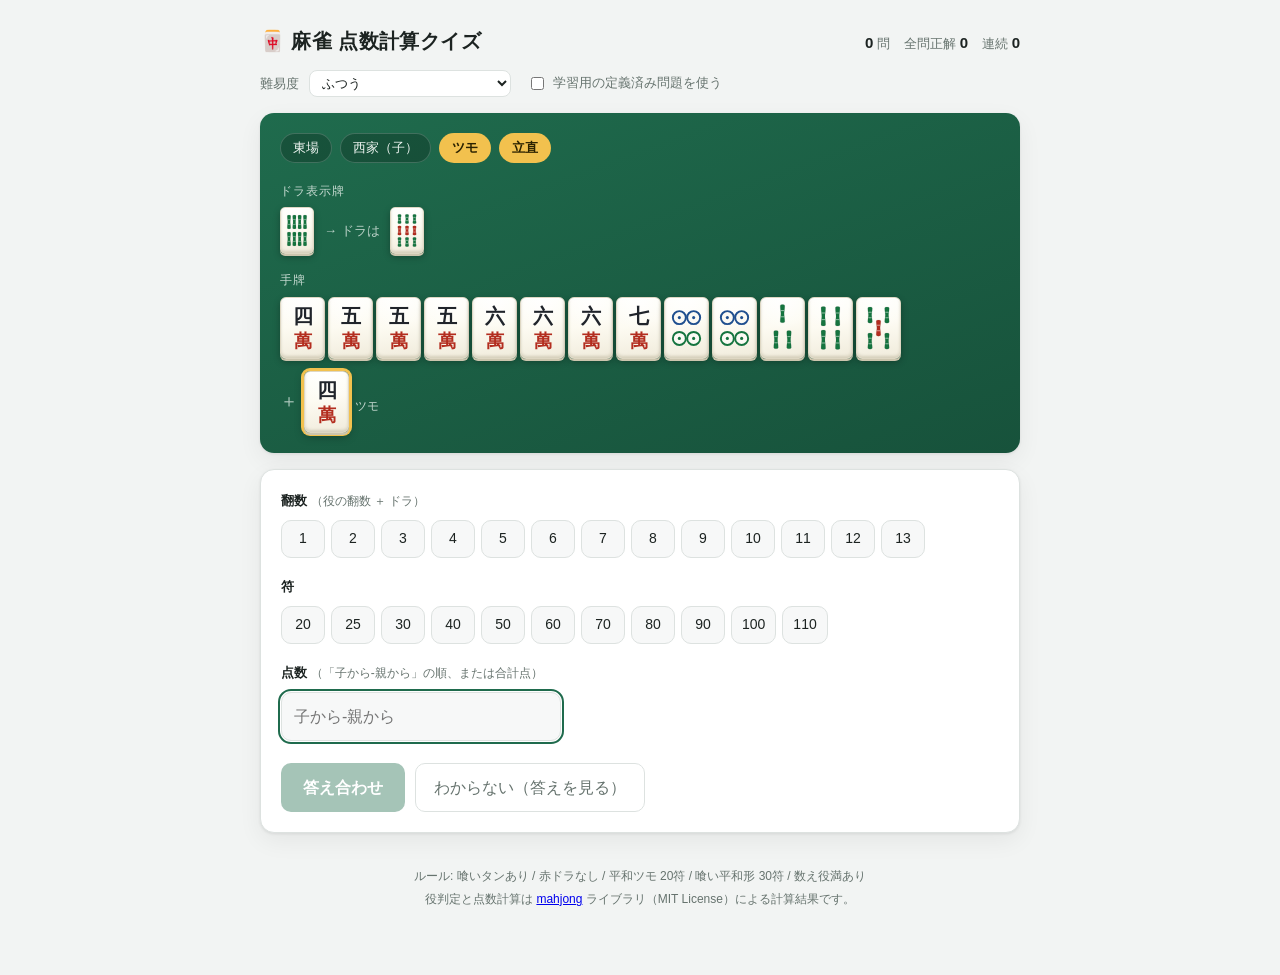
==== docs/index.html @ ef581947 "麻雀の点数計算クイズを追加 役判定・点数計算は mahjong ライブラリに任せ、出題と日本語での解説を担う 学習用クイズアプリ。ターミナル版とブラウザ版、および GitHub Pages 公開用の " ====
<!DOCTYPE html>
<html lang="ja">
<head>
<meta charset="utf-8">
<meta name="viewport" content="width=device-width, initial-scale=1">
<title>麻雀 点数計算クイズ</title>
<link rel="stylesheet" href="style.css">
</head>
<body>

<header class="topbar">
  <h1>🀄 麻雀 点数計算クイズ</h1>
  <div class="stats" id="stats">
    <span><b id="stat-total">0</b> 問</span>
    <span>全問正解 <b id="stat-perfect">0</b></span>
    <span>連続 <b id="stat-streak">0</b></span>
  </div>
</header>

<div class="settings">
  <label>難易度
    <select id="difficulty">
      <option value="easy">やさしい（門前・4翻まで）</option>
      <option value="normal" selected>ふつう</option>
      <option value="hard">むずかしい（役満あり）</option>
    </select>
  </label>
  <label class="check">
    <input type="checkbox" id="preset"> 学習用の定義済み問題を使う
  </label>
</div>

<main>
  <section class="card board" id="board">
    <div class="loading">読み込み中…</div>
  </section>

  <section class="card answer" id="answer" hidden>
    <div class="field">
      <div class="field-label">翻数 <span class="hint">（役の翻数 ＋ ドラ）</span></div>
      <div class="chips" id="han-chips"></div>
    </div>

    <div class="field" id="fu-field">
      <div class="field-label">符</div>
      <div class="chips" id="fu-chips"></div>
    </div>

    <div class="field">
      <div class="field-label">点数 <span class="hint" id="points-hint"></span></div>
      <input type="text" id="points" inputmode="numeric" autocomplete="off"
             placeholder="例: 3900">
    </div>

    <div class="actions">
      <button id="submit" class="primary" disabled>答え合わせ</button>
      <button id="giveup" class="ghost">わからない（答えを見る）</button>
    </div>
  </section>

  <section class="card result" id="result" hidden></section>

  <div class="next-wrap" id="next-wrap" hidden>
    <button id="next" class="primary big">次の問題 →</button>
  </div>
</main>

<footer>
  ルール: 喰いタンあり / 赤ドラなし / 平和ツモ 20符 / 喰い平和形 30符 / 数え役満あり<br>
  役判定と点数計算は
  <a href="https://github.com/MahjongRepository/mahjong" target="_blank" rel="noopener noreferrer">mahjong</a>
  ライブラリ（MIT License）による計算結果です。
</footer>

<!-- 出題・採点の取得方法。静的サイト版では build_static.py が
     この行を api-static.js に差し替える。 -->
<script src="api-static.js"></script>
<script src="quiz-core.js"></script>
<script src="tileface.js"></script>
<script src="app.js"></script>
</body>
</html>
---- docs/style.css ----
/* 麻雀 点数計算クイズ — 画面スタイル
   配色はライト/ダーク両対応。牌は実物と同じく常に白い面にする。 */

:root {
  --bg: #f2f4f3;
  --surface: #ffffff;
  --surface-2: #f7f8f8;
  --text: #1c2321;
  --text-dim: #66736e;
  --border: #dde2e0;
  --felt: #1f6b4d;
  --felt-dark: #17523b;
  --accent: #1f6b4d;
  --ok: #17803d;
  --ok-bg: #e6f5ec;
  --ng: #c0392b;
  --ng-bg: #fdecea;
  --shadow: 0 1px 3px rgba(0, 0, 0, .08), 0 8px 24px rgba(0, 0, 0, .06);
}

@media (prefers-color-scheme: dark) {
  :root {
    --bg: #14181a;
    --surface: #1c2124;
    --surface-2: #23282b;
    --text: #e8ecea;
    --text-dim: #96a3a0;
    --border: #2f363a;
    --felt: #2b8763;
    --felt-dark: #1d6349;
    --accent: #4fb98a;
    --ok: #5fd39a;
    --ok-bg: #17301f;
    --ng: #ff8a7a;
    --ng-bg: #34191b;
    --shadow: 0 1px 3px rgba(0, 0, 0, .4), 0 8px 24px rgba(0, 0, 0, .3);
  }
}

* { box-sizing: border-box; }

body {
  margin: 0;
  padding: 0 16px 64px;
  background: var(--bg);
  color: var(--text);
  font-family: -apple-system, BlinkMacSystemFont, "Hiragino Sans", "Noto Sans JP", sans-serif;
  line-height: 1.7;
  -webkit-text-size-adjust: 100%;
}

main { max-width: 760px; margin: 0 auto; }

/* --- ヘッダー ------------------------------------------------------------ */

.topbar {
  max-width: 760px;
  margin: 0 auto;
  padding: 24px 0 12px;
  display: flex;
  flex-wrap: wrap;
  align-items: baseline;
  justify-content: space-between;
  gap: 8px;
}

.topbar h1 { font-size: 20px; margin: 0; letter-spacing: .02em; }

.stats {
  display: flex;
  gap: 14px;
  font-size: 13px;
  color: var(--text-dim);
}
.stats b { color: var(--text); font-size: 15px; font-variant-numeric: tabular-nums; }

.settings {
  max-width: 760px;
  margin: 0 auto 16px;
  display: flex;
  flex-wrap: wrap;
  gap: 16px;
  align-items: center;
  font-size: 13px;
  color: var(--text-dim);
}
.settings select {
  font: inherit;
  margin-left: 6px;
  padding: 4px 8px;
  border-radius: 8px;
  border: 1px solid var(--border);
  background: var(--surface);
  color: var(--text);
}
.settings .check { display: flex; align-items: center; gap: 6px; cursor: pointer; }

/* --- カード -------------------------------------------------------------- */

.card {
  background: var(--surface);
  border: 1px solid var(--border);
  border-radius: 14px;
  padding: 20px;
  margin-bottom: 16px;
  box-shadow: var(--shadow);
}

.loading { color: var(--text-dim); text-align: center; padding: 40px 0; }

/* --- 問題表示 ------------------------------------------------------------ */

.board { background: linear-gradient(160deg, var(--felt), var(--felt-dark)); border: none; color: #eef5f1; }
.board .title {
  font-size: 13px;
  font-weight: 700;
  letter-spacing: .06em;
  background: rgba(255, 255, 255, .16);
  display: inline-block;
  padding: 2px 10px;
  border-radius: 999px;
  margin-bottom: 12px;
}

.badges { display: flex; flex-wrap: wrap; gap: 8px; margin-bottom: 18px; }
.badge {
  font-size: 13px;
  padding: 3px 12px;
  border-radius: 999px;
  background: rgba(0, 0, 0, .22);
  border: 1px solid rgba(255, 255, 255, .18);
}
.badge.strong { background: #f2c14e; color: #2b2200; border-color: transparent; font-weight: 700; }

.row { margin-bottom: 16px; }
.row:last-child { margin-bottom: 0; }
.row-label { font-size: 12px; opacity: .8; margin-bottom: 6px; letter-spacing: .08em; }

.hand { display: flex; flex-wrap: wrap; align-items: flex-end; gap: 12px; }
.tiles { display: flex; flex-wrap: wrap; gap: 3px; }
.win-group { display: flex; align-items: flex-end; gap: 6px; }
.win-group::before {
  content: "＋";
  font-size: 18px;
  opacity: .7;
  padding-bottom: 16px;
}
.meld-group { display: flex; align-items: flex-end; gap: 8px; margin-top: 8px; }
.meld-label { font-size: 12px; opacity: .8; padding-bottom: 16px; }

/* --- 牌 ------------------------------------------------------------------ */

/* 牌は「象牙色の下地（CSS）＋ 絵柄（tileface.js の SVG）」の二層構造。
   下地の内側にわずかな窪みを描いて、彫り込まれた面らしく見せる。 */
.tile {
  --tile-face: #fdfbf2;
  --tile-edge: #ccc5ae;
  width: 45px;
  height: 62px;
  border-radius: 6px;
  background:
    radial-gradient(120% 90% at 50% 0%, rgba(255, 255, 255, .9), rgba(255, 255, 255, 0) 60%),
    linear-gradient(170deg, #fffefa 0%, var(--tile-face) 45%, #f0ebdb 100%);
  border: 1px solid #ded7c3;
  box-shadow:
    inset 0 1px 0 rgba(255, 255, 255, .95),
    inset 0 -2px 3px rgba(140, 128, 96, .28),
    0 2px 0 var(--tile-edge),
    0 3px 7px rgba(0, 0, 0, .28);
  padding: 2px;
  user-select: none;
  flex: none;
  position: relative;
}
.tile svg { display: block; width: 100%; height: 100%; }

.tile.small { width: 34px; height: 47px; border-radius: 5px; padding: 1px; }

.tile.win {
  box-shadow:
    inset 0 1px 0 rgba(255, 255, 255, .95),
    inset 0 -2px 3px rgba(140, 128, 96, .28),
    0 2px 0 var(--tile-edge),
    0 0 0 3px #f2c14e,
    0 3px 10px rgba(0, 0, 0, .35);
}
.tile.rotated { transform: rotate(90deg); margin: 7px 7px 7px 0; }

.dora-row { display: flex; align-items: center; gap: 10px; flex-wrap: wrap; }
.dora-arrow { opacity: .75; font-size: 13px; }

/* --- 回答フォーム -------------------------------------------------------- */

.field { margin-bottom: 18px; }
.field-label { font-size: 13px; font-weight: 700; margin-bottom: 8px; }
.hint { font-weight: 400; color: var(--text-dim); font-size: 12px; }

.chips { display: flex; flex-wrap: wrap; gap: 6px; }
.chip {
  font: inherit;
  font-size: 14px;
  min-width: 44px;
  padding: 6px 10px;
  border-radius: 10px;
  border: 1px solid var(--border);
  background: var(--surface-2);
  color: var(--text);
  cursor: pointer;
  transition: background .12s, border-color .12s, transform .06s;
}
.chip:hover:not(:disabled) { border-color: var(--accent); }
.chip:active:not(:disabled) { transform: translateY(1px); }
.chip.selected {
  background: var(--accent);
  border-color: var(--accent);
  color: #fff;
  font-weight: 700;
}
.chip:disabled { opacity: .5; cursor: default; }

input[type="text"] {
  font: inherit;
  width: 100%;
  max-width: 280px;
  padding: 10px 12px;
  border-radius: 10px;
  border: 1px solid var(--border);
  background: var(--surface-2);
  color: var(--text);
}
input[type="text"]:focus { outline: 2px solid var(--accent); outline-offset: 1px; }

.actions { display: flex; flex-wrap: wrap; gap: 10px; margin-top: 22px; }

button.primary {
  font: inherit;
  font-weight: 700;
  padding: 10px 22px;
  border-radius: 10px;
  border: none;
  background: var(--accent);
  color: #fff;
  cursor: pointer;
}
button.primary:disabled { opacity: .4; cursor: default; }
button.primary.big { padding: 12px 28px; font-size: 16px; }
button.ghost {
  font: inherit;
  padding: 10px 18px;
  border-radius: 10px;
  border: 1px solid var(--border);
  background: transparent;
  color: var(--text-dim);
  cursor: pointer;
}

.next-wrap { text-align: center; margin: 8px 0 24px; }

/* --- 結果 ---------------------------------------------------------------- */

.verdict { text-align: center; font-size: 20px; font-weight: 800; margin-bottom: 16px; }
.verdict.ok { color: var(--ok); }
.verdict.ng { color: var(--ng); }

.judge-list { display: grid; gap: 8px; margin-bottom: 22px; }
.judge {
  display: flex;
  flex-wrap: wrap;
  align-items: baseline;
  gap: 10px;
  padding: 10px 14px;
  border-radius: 10px;
  background: var(--surface-2);
  border-left: 4px solid var(--border);
}
.judge.ok { background: var(--ok-bg); border-left-color: var(--ok); }
.judge.ng { background: var(--ng-bg); border-left-color: var(--ng); }
.judge .mark { font-weight: 800; }
.judge.ok .mark { color: var(--ok); }
.judge.ng .mark { color: var(--ng); }
.judge .name { font-weight: 700; min-width: 3.5em; }
.judge .yours { color: var(--text-dim); font-size: 13px; }
.judge .truth { margin-left: auto; font-weight: 700; font-variant-numeric: tabular-nums; }

.section-title {
  font-size: 13px;
  font-weight: 800;
  letter-spacing: .08em;
  color: var(--text-dim);
  margin: 22px 0 10px;
  padding-bottom: 6px;
  border-bottom: 1px solid var(--border);
}

/* ふりがな（ruby）。読みは本文より小さく淡く出す。 */
ruby { ruby-position: over; -webkit-ruby-position: before; }
rt {
  font-size: .62em;
  font-weight: 500;
  color: var(--text-dim);
  letter-spacing: .01em;
  text-align: center;
}

.yaku-list { display: flex; flex-wrap: wrap; gap: 10px 8px; }
.yaku-item {
  background: var(--surface-2);
  border: 1px solid var(--border);
  border-radius: 999px;
  padding: 5px 14px 4px;
  font-size: 14px;
  line-height: 1.5;
}
.yaku-item b { color: var(--accent); margin-left: 6px; }
.yaku-item.dora { border-style: dashed; }

table.fu {
  width: 100%;
  border-collapse: collapse;
  font-size: 14px;
  font-variant-numeric: tabular-nums;
}
table.fu td { padding: 8px 4px; border-bottom: 1px solid var(--border); line-height: 1.6; }
table.fu td.num { text-align: right; width: 5em; }
table.fu tr.total td { border-bottom: none; font-weight: 800; padding-top: 10px; }

.points-box {
  text-align: center;
  padding: 18px;
  border-radius: 12px;
  background: var(--surface-2);
  border: 1px solid var(--border);
  margin-top: 10px;
}
.points-box .formula { font-size: 13px; color: var(--text-dim); }
.points-box .value { font-size: 26px; font-weight: 800; letter-spacing: .01em; margin-top: 4px; }
.points-box .detail { font-size: 13px; color: var(--text-dim); margin-top: 4px; }
.points-box .level {
  display: inline-block;
  background: #f2c14e;
  color: #2b2200;
  font-size: 12px;
  font-weight: 800;
  padding: 2px 10px 1px;
  border-radius: 999px;
  margin-left: 8px;
  vertical-align: middle;
  line-height: 1.6;
}
.points-box .level rt { color: rgba(43, 34, 0, .7); font-weight: 700; }

.note {
  margin-top: 18px;
  padding: 12px 14px;
  border-radius: 10px;
  background: var(--surface-2);
  font-size: 13px;
  color: var(--text-dim);
}
.note b { color: var(--text); }

footer {
  max-width: 760px;
  margin: 32px auto 0;
  font-size: 12px;
  color: var(--text-dim);
  text-align: center;
  line-height: 1.9;
}
footer code { background: var(--surface-2); padding: 1px 6px; border-radius: 4px; }

@media (max-width: 520px) {
  .tile { width: 34px; height: 47px; }
  .tile.small { width: 26px; height: 36px; }
  .topbar { padding-top: 16px; }
}
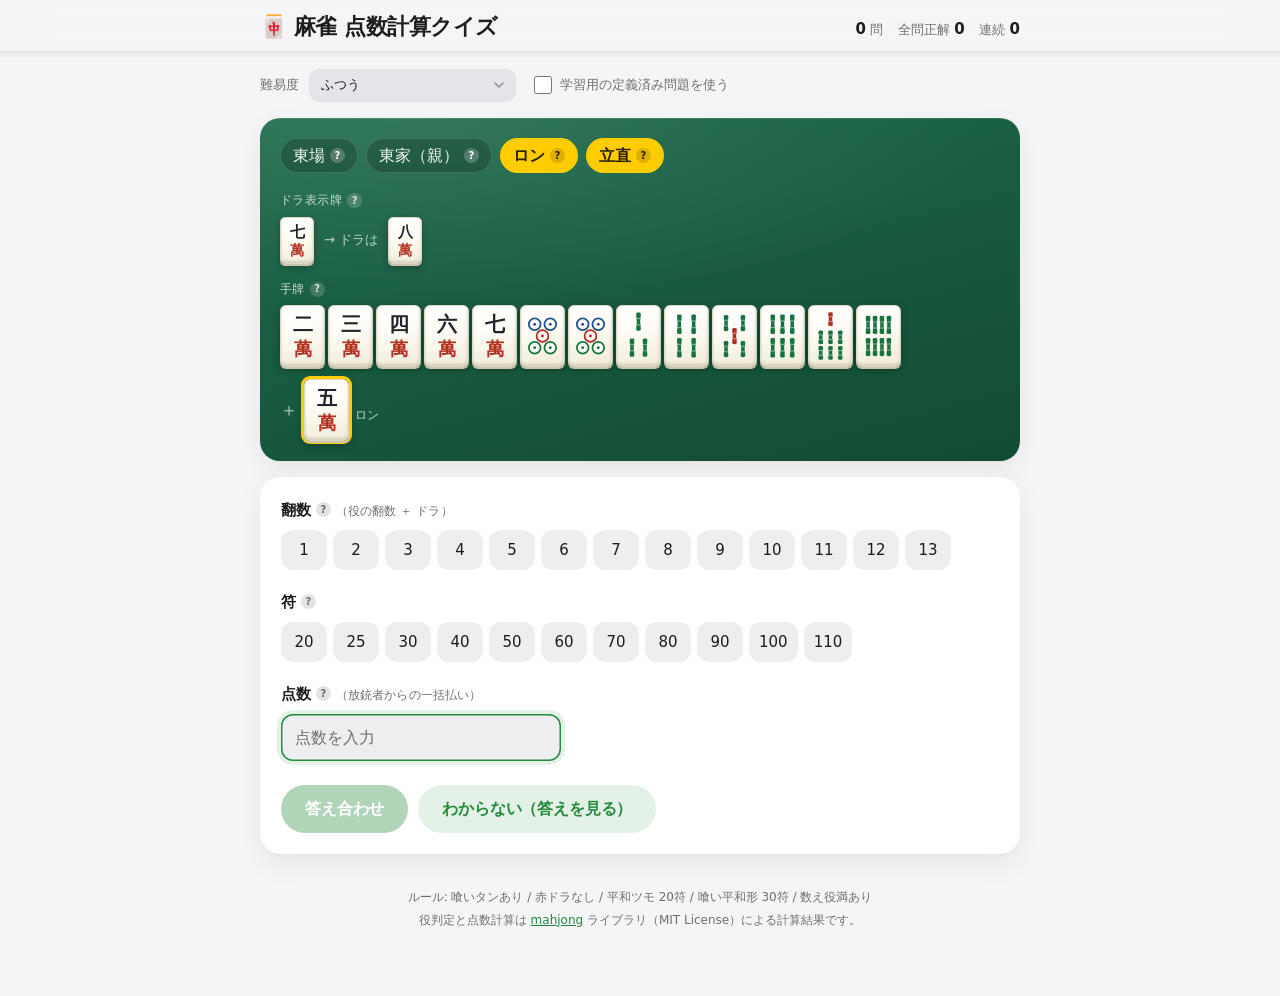
==== commit e7c40999: "役名・符の言葉に初心者向けの解説を追加 - 符の内訳の各行に、ひとこと説明と「この手のどの牌か」を表示   （ライブラリ自身の手牌分解を呼び直して対応付け。符は計算し直さない） - 副底は 20/25" ====
--- a/docs/index.html
+++ b/docs/index.html
@@ -37,17 +37,17 @@
 
   <section class="card answer" id="answer" hidden>
     <div class="field">
-      <div class="field-label">翻数 <span class="hint">（役の翻数 ＋ ドラ）</span></div>
+      <div class="field-label" data-help-anchor><button type="button" class="term label-term" data-terms="翻数" aria-expanded="false">翻数<span class="term-mark" aria-hidden="true">?</span></button> <span class="hint">（役の翻数 ＋ ドラ）</span></div>
       <div class="chips" id="han-chips"></div>
     </div>
 
     <div class="field" id="fu-field">
-      <div class="field-label">符</div>
+      <div class="field-label" data-help-anchor><button type="button" class="term label-term" data-terms="符" aria-expanded="false">符<span class="term-mark" aria-hidden="true">?</span></button></div>
       <div class="chips" id="fu-chips"></div>
     </div>
 
     <div class="field">
-      <div class="field-label">点数 <span class="hint" id="points-hint"></span></div>
+      <div class="field-label" data-help-anchor><button type="button" class="term label-term" data-terms="点数" aria-expanded="false">点数<span class="term-mark" aria-hidden="true">?</span></button> <span class="hint" id="points-hint"></span></div>
       <input type="text" id="points" inputmode="numeric" autocomplete="off"
              placeholder="例: 3900">
     </div>
--- a/docs/style.css
+++ b/docs/style.css
@@ -1,106 +1,163 @@
 /* 麻雀 点数計算クイズ — 画面スタイル
-   配色はライト/ダーク両対応。牌は実物と同じく常に白い面にする。 */
+   配色はライト/ダーク両対応。牌は実物と同じく常に白い面にする。
+   Apple のデザイン原則（apple-design）に寄せている:
+   押した瞬間に反応する / 半透明のヘッダー / 文字サイズごとの字間 /
+   グループ化した一覧 / 動き・透明度を減らす設定への対応。 */
 
 :root {
-  --bg: #f2f4f3;
+  --bg: #f5f5f7;
   --surface: #ffffff;
-  --surface-2: #f7f8f8;
-  --text: #1c2321;
-  --text-dim: #66736e;
-  --border: #dde2e0;
-  --felt: #1f6b4d;
-  --felt-dark: #17523b;
-  --accent: #1f6b4d;
-  --ok: #17803d;
-  --ok-bg: #e6f5ec;
-  --ng: #c0392b;
-  --ng-bg: #fdecea;
-  --shadow: 0 1px 3px rgba(0, 0, 0, .08), 0 8px 24px rgba(0, 0, 0, .06);
+  --fill: rgba(118, 118, 128, .12);
+  --fill-strong: rgba(118, 118, 128, .2);
+  --text: #1d1d1f;
+  --text-dim: #6e6e73;
+  --separator: rgba(60, 60, 67, .16);
+  --felt: #1d6b4b;
+  --felt-dark: #134a34;
+  --accent: #248a3d;
+  --accent-text: #ffffff;
+  --accent-tint: rgba(36, 138, 61, .12);
+  --ok: #248a3d;
+  --ok-bg: rgba(52, 199, 89, .12);
+  --ng: #d70015;
+  --ng-bg: rgba(255, 59, 48, .1);
+  --gold: #ffcc00;
+  --material: rgba(245, 245, 247, .72);
+  --shadow: 0 1px 2px rgba(0, 0, 0, .04), 0 10px 30px rgba(0, 0, 0, .06);
+  --card-edge: transparent;
 }
 
 @media (prefers-color-scheme: dark) {
   :root {
-    --bg: #14181a;
-    --surface: #1c2124;
-    --surface-2: #23282b;
-    --text: #e8ecea;
-    --text-dim: #96a3a0;
-    --border: #2f363a;
-    --felt: #2b8763;
-    --felt-dark: #1d6349;
-    --accent: #4fb98a;
-    --ok: #5fd39a;
-    --ok-bg: #17301f;
-    --ng: #ff8a7a;
-    --ng-bg: #34191b;
-    --shadow: 0 1px 3px rgba(0, 0, 0, .4), 0 8px 24px rgba(0, 0, 0, .3);
+    --bg: #000000;
+    --surface: #1c1c1e;
+    --fill: rgba(118, 118, 128, .24);
+    --fill-strong: rgba(118, 118, 128, .36);
+    --text: #f5f5f7;
+    --text-dim: #98989d;
+    --separator: rgba(84, 84, 88, .6);
+    --felt: #1f7451;
+    --felt-dark: #10402c;
+    --accent: #30d158;
+    --accent-text: #00210b;
+    --accent-tint: rgba(48, 209, 88, .16);
+    --ok: #30d158;
+    --ok-bg: rgba(48, 209, 88, .14);
+    --ng: #ff453a;
+    --ng-bg: rgba(255, 69, 58, .14);
+    --gold: #ffd60a;
+    --material: rgba(0, 0, 0, .66);
+    --shadow: none;
+    --card-edge: rgba(255, 255, 255, .06);
   }
 }
 
 * { box-sizing: border-box; }
+
+html { -webkit-text-size-adjust: 100%; }
 
 body {
   margin: 0;
   padding: 0 16px 64px;
   background: var(--bg);
   color: var(--text);
-  font-family: -apple-system, BlinkMacSystemFont, "Hiragino Sans", "Noto Sans JP", sans-serif;
-  line-height: 1.7;
-  -webkit-text-size-adjust: 100%;
+  font: 100%/1.6 system-ui, -apple-system, BlinkMacSystemFont, "Hiragino Sans",
+    "Yu Gothic UI", "Meiryo", "Noto Sans JP", sans-serif;
+  -webkit-font-smoothing: antialiased;
 }
 
 main { max-width: 760px; margin: 0 auto; }
 
-/* --- ヘッダー ------------------------------------------------------------ */
+/* タップの遅延と灰色のハイライトを消し、押した瞬間の反応は各部品で描く */
+button, select, input, label { -webkit-tap-highlight-color: transparent; }
+button { touch-action: manipulation; }
+
+/* --- ヘッダー（半透明の素材。内容がその下を流れる） ------------------------ */
 
 .topbar {
-  max-width: 760px;
-  margin: 0 auto;
-  padding: 24px 0 12px;
+  position: sticky;
+  top: 0;
+  z-index: 10;
+  margin: 0 -16px;
+  padding: 14px max(16px, calc((100vw - 760px) / 2)) 10px;
   display: flex;
   flex-wrap: wrap;
   align-items: baseline;
   justify-content: space-between;
-  gap: 8px;
-}
-
-.topbar h1 { font-size: 20px; margin: 0; letter-spacing: .02em; }
+  gap: 6px 12px;
+  background: var(--material);
+  -webkit-backdrop-filter: blur(20px) saturate(180%);
+  backdrop-filter: blur(20px) saturate(180%);
+}
+/* 区切り線の代わりに、下端だけ淡くぼかす */
+.topbar::after {
+  content: "";
+  position: absolute;
+  left: 0;
+  right: 0;
+  bottom: -8px;
+  height: 8px;
+  background: linear-gradient(var(--separator), transparent);
+  opacity: .5;
+  pointer-events: none;
+}
+
+.topbar h1 {
+  font-size: 1.375rem;
+  line-height: 1.2;
+  font-weight: 700;
+  letter-spacing: -.02em;
+  margin: 0;
+}
 
 .stats {
   display: flex;
   gap: 14px;
-  font-size: 13px;
-  color: var(--text-dim);
-}
-.stats b { color: var(--text); font-size: 15px; font-variant-numeric: tabular-nums; }
+  font-size: .8125rem;
+  color: var(--text-dim);
+  letter-spacing: .01em;
+}
+.stats b {
+  color: var(--text);
+  font-size: .9375rem;
+  font-weight: 600;
+  font-variant-numeric: tabular-nums;
+}
 
 .settings {
   max-width: 760px;
-  margin: 0 auto 16px;
+  margin: 18px auto 16px;
   display: flex;
   flex-wrap: wrap;
-  gap: 16px;
+  gap: 12px 18px;
   align-items: center;
-  font-size: 13px;
+  font-size: .8125rem;
   color: var(--text-dim);
 }
 .settings select {
   font: inherit;
+  color: var(--text);
   margin-left: 6px;
-  padding: 4px 8px;
-  border-radius: 8px;
-  border: 1px solid var(--border);
-  background: var(--surface);
-  color: var(--text);
-}
-.settings .check { display: flex; align-items: center; gap: 6px; cursor: pointer; }
+  padding: 6px 30px 6px 12px;
+  border: none;
+  border-radius: 10px;
+  background:
+    url("data:image/svg+xml,%3Csvg xmlns='http://www.w3.org/2000/svg' width='10' height='6'%3E%3Cpath d='M1 1l4 4 4-4' fill='none' stroke='%238e8e93' stroke-width='1.6' stroke-linecap='round' stroke-linejoin='round'/%3E%3C/svg%3E")
+      no-repeat right 12px center,
+    var(--fill);
+  -webkit-appearance: none;
+  appearance: none;
+  cursor: pointer;
+}
+.settings .check { display: flex; align-items: center; gap: 8px; cursor: pointer; }
+.settings input[type="checkbox"] { accent-color: var(--accent); width: 18px; height: 18px; margin: 0; }
 
 /* --- カード -------------------------------------------------------------- */
 
 .card {
   background: var(--surface);
-  border: 1px solid var(--border);
-  border-radius: 14px;
+  border: 1px solid var(--card-edge);
+  border-radius: 20px;
   padding: 20px;
   margin-bottom: 16px;
   box-shadow: var(--shadow);
@@ -108,33 +165,41 @@
 
 .loading { color: var(--text-dim); text-align: center; padding: 40px 0; }
 
-/* --- 問題表示 ------------------------------------------------------------ */
-
-.board { background: linear-gradient(160deg, var(--felt), var(--felt-dark)); border: none; color: #eef5f1; }
+/* --- 問題表示（緑の卓） -------------------------------------------------- */
+
+.board {
+  background:
+    radial-gradient(140% 100% at 20% 0%, rgba(255, 255, 255, .1), rgba(255, 255, 255, 0) 55%),
+    linear-gradient(165deg, var(--felt), var(--felt-dark));
+  border: none;
+  color: #f1f7f3;
+  box-shadow: inset 0 1px 0 rgba(255, 255, 255, .12), var(--shadow);
+}
 .board .title {
-  font-size: 13px;
-  font-weight: 700;
-  letter-spacing: .06em;
+  font-size: .75rem;
+  font-weight: 600;
+  letter-spacing: .04em;
   background: rgba(255, 255, 255, .16);
   display: inline-block;
-  padding: 2px 10px;
+  padding: 3px 10px;
   border-radius: 999px;
   margin-bottom: 12px;
 }
 
 .badges { display: flex; flex-wrap: wrap; gap: 8px; margin-bottom: 18px; }
 .badge {
-  font-size: 13px;
-  padding: 3px 12px;
+  font-size: .8125rem;
+  font-weight: 500;
+  padding: 4px 12px;
   border-radius: 999px;
-  background: rgba(0, 0, 0, .22);
-  border: 1px solid rgba(255, 255, 255, .18);
-}
-.badge.strong { background: #f2c14e; color: #2b2200; border-color: transparent; font-weight: 700; }
+  background: rgba(0, 0, 0, .2);
+  border: 1px solid rgba(255, 255, 255, .14);
+}
+.badge.strong { background: var(--gold); color: #2b2200; border-color: transparent; font-weight: 700; }
 
 .row { margin-bottom: 16px; }
 .row:last-child { margin-bottom: 0; }
-.row-label { font-size: 12px; opacity: .8; margin-bottom: 6px; letter-spacing: .08em; }
+.row-label { font-size: .75rem; font-weight: 500; opacity: .8; margin-bottom: 6px; letter-spacing: .04em; }
 
 .hand { display: flex; flex-wrap: wrap; align-items: flex-end; gap: 12px; }
 .tiles { display: flex; flex-wrap: wrap; gap: 3px; }
@@ -146,7 +211,57 @@
   padding-bottom: 16px;
 }
 .meld-group { display: flex; align-items: flex-end; gap: 8px; margin-top: 8px; }
-.meld-label { font-size: 12px; opacity: .8; padding-bottom: 16px; }
+.meld-label { font-size: .75rem; opacity: .8; padding-bottom: 16px; }
+
+/* --- 用語の説明（押すと開く「？」） ---------------------------------------- */
+
+button.term {
+  font: inherit;
+  color: inherit;
+  cursor: pointer;
+  display: inline-flex;
+  align-items: center;
+  gap: 5px;
+  transition: transform 100ms ease-out, opacity 120ms ease-out;
+}
+button.term:active { transform: scale(.96); }
+button.term:focus-visible { outline: 2px solid var(--gold); outline-offset: 2px; }
+button.label-term,
+button.meld-label { background: none; border: none; padding: 0; letter-spacing: inherit; }
+button.meld-label { padding-bottom: 16px; }
+.field-label button.label-term { font-weight: 600; }
+
+.term-mark {
+  display: inline-grid;
+  place-items: center;
+  width: 15px;
+  height: 15px;
+  border-radius: 50%;
+  font-size: 10px;
+  font-weight: 700;
+  line-height: 1;
+  background: var(--fill-strong);
+  color: var(--text-dim);
+}
+.board .term-mark { background: rgba(255, 255, 255, .22); color: #fff; }
+.badge.strong .term-mark { background: rgba(43, 34, 0, .16); color: #2b2200; }
+button.term[aria-expanded="true"] .term-mark { background: var(--accent); color: var(--accent-text); }
+.board button.term[aria-expanded="true"] .term-mark { background: var(--gold); color: #2b2200; }
+
+.term-help {
+  margin: 0 0 14px;
+  padding: 10px 14px;
+  border-radius: 12px;
+  background: var(--fill);
+  font-size: .8125rem;
+  line-height: 1.7;
+}
+.term-help p { margin: 0; }
+.term-help p + p { margin-top: 6px; }
+.term-help b { margin-right: 8px; }
+.board .term-help { background: rgba(0, 0, 0, .28); color: #f1f7f3; }
+.meld-group + .term-help,
+.row-label + .term-help { margin-top: 2px; }
 
 /* --- 牌 ------------------------------------------------------------------ */
 
@@ -175,121 +290,143 @@
 .tile svg { display: block; width: 100%; height: 100%; }
 
 .tile.small { width: 34px; height: 47px; border-radius: 5px; padding: 1px; }
+.tile.mini { width: 26px; height: 36px; border-radius: 4px; padding: 1px; }
 
 .tile.win {
   box-shadow:
     inset 0 1px 0 rgba(255, 255, 255, .95),
     inset 0 -2px 3px rgba(140, 128, 96, .28),
     0 2px 0 var(--tile-edge),
-    0 0 0 3px #f2c14e,
+    0 0 0 3px var(--gold),
     0 3px 10px rgba(0, 0, 0, .35);
 }
 .tile.rotated { transform: rotate(90deg); margin: 7px 7px 7px 0; }
 
 .dora-row { display: flex; align-items: center; gap: 10px; flex-wrap: wrap; }
-.dora-arrow { opacity: .75; font-size: 13px; }
+.dora-arrow { opacity: .75; font-size: .8125rem; }
 
 /* --- 回答フォーム -------------------------------------------------------- */
 
-.field { margin-bottom: 18px; }
-.field-label { font-size: 13px; font-weight: 700; margin-bottom: 8px; }
-.hint { font-weight: 400; color: var(--text-dim); font-size: 12px; }
+.field { margin-bottom: 20px; }
+.field-label {
+  font-size: .9375rem;
+  font-weight: 600;
+  letter-spacing: -.01em;
+  margin-bottom: 8px;
+}
+.hint { font-weight: 400; color: var(--text-dim); font-size: .75rem; letter-spacing: .01em; }
 
 .chips { display: flex; flex-wrap: wrap; gap: 6px; }
 .chip {
   font: inherit;
-  font-size: 14px;
-  min-width: 44px;
+  font-size: .9375rem;
+  font-weight: 500;
+  font-variant-numeric: tabular-nums;
+  min-width: 46px;
+  min-height: 40px;
   padding: 6px 10px;
-  border-radius: 10px;
-  border: 1px solid var(--border);
-  background: var(--surface-2);
+  border-radius: 12px;
+  border: none;
+  background: var(--fill);
   color: var(--text);
   cursor: pointer;
-  transition: background .12s, border-color .12s, transform .06s;
-}
-.chip:hover:not(:disabled) { border-color: var(--accent); }
-.chip:active:not(:disabled) { transform: translateY(1px); }
+  transition: background-color 120ms ease-out, color 120ms ease-out, transform 100ms ease-out;
+}
+/* 押した瞬間に縮んで、指の下で反応していることを伝える */
+.chip:active:not(:disabled) { transform: scale(.94); }
 .chip.selected {
   background: var(--accent);
-  border-color: var(--accent);
-  color: #fff;
-  font-weight: 700;
-}
-.chip:disabled { opacity: .5; cursor: default; }
+  color: var(--accent-text);
+  font-weight: 700;
+}
+.chip:disabled { opacity: .45; cursor: default; }
+@media (hover: hover) {
+  .chip:hover:not(:disabled):not(.selected) { background: var(--fill-strong); }
+}
 
 input[type="text"] {
   font: inherit;
+  font-size: 1rem;
   width: 100%;
   max-width: 280px;
-  padding: 10px 12px;
-  border-radius: 10px;
-  border: 1px solid var(--border);
-  background: var(--surface-2);
+  padding: 11px 14px;
+  border: none;
+  border-radius: 12px;
+  background: var(--fill);
   color: var(--text);
-}
-input[type="text"]:focus { outline: 2px solid var(--accent); outline-offset: 1px; }
-
-.actions { display: flex; flex-wrap: wrap; gap: 10px; margin-top: 22px; }
-
-button.primary {
-  font: inherit;
-  font-weight: 700;
-  padding: 10px 22px;
-  border-radius: 10px;
-  border: none;
-  background: var(--accent);
-  color: #fff;
-  cursor: pointer;
-}
-button.primary:disabled { opacity: .4; cursor: default; }
-button.primary.big { padding: 12px 28px; font-size: 16px; }
+  transition: box-shadow 120ms ease-out;
+}
+input[type="text"]::placeholder { color: var(--text-dim); }
+input[type="text"]:focus { outline: none; box-shadow: 0 0 0 4px var(--accent-tint), 0 0 0 1.5px var(--accent) inset; }
+
+.actions { display: flex; flex-wrap: wrap; gap: 10px; margin-top: 24px; }
+
+button.primary,
 button.ghost {
   font: inherit;
-  padding: 10px 18px;
-  border-radius: 10px;
-  border: 1px solid var(--border);
-  background: transparent;
-  color: var(--text-dim);
+  font-size: 1rem;
+  font-weight: 600;
+  letter-spacing: -.01em;
+  padding: 11px 24px;
+  min-height: 44px;
+  border-radius: 999px;
+  border: none;
   cursor: pointer;
-}
+  transition: transform 100ms ease-out, opacity 120ms ease-out, background-color 120ms ease-out;
+}
+button.primary { background: var(--accent); color: var(--accent-text); }
+button.ghost { background: var(--accent-tint); color: var(--accent); }
+button.primary:active:not(:disabled),
+button.ghost:active { transform: scale(.97); }
+button.primary:disabled { opacity: .35; cursor: default; }
+button.primary.big { padding: 13px 32px; font-size: 1.0625rem; }
 
 .next-wrap { text-align: center; margin: 8px 0 24px; }
 
 /* --- 結果 ---------------------------------------------------------------- */
 
-.verdict { text-align: center; font-size: 20px; font-weight: 800; margin-bottom: 16px; }
+.verdict {
+  text-align: center;
+  font-size: 1.5rem;
+  line-height: 1.3;
+  font-weight: 700;
+  letter-spacing: -.02em;
+  margin: 4px 0 18px;
+}
 .verdict.ok { color: var(--ok); }
 .verdict.ng { color: var(--ng); }
 
-.judge-list { display: grid; gap: 8px; margin-bottom: 22px; }
+/* 判定は「グループ化した一覧」：ひとまとまりの角丸の中を、細い線で区切る */
+.judge-list {
+  display: grid;
+  margin-bottom: 24px;
+  border-radius: 14px;
+  overflow: hidden;
+  background: var(--fill);
+}
 .judge {
   display: flex;
   flex-wrap: wrap;
   align-items: baseline;
-  gap: 10px;
-  padding: 10px 14px;
-  border-radius: 10px;
-  background: var(--surface-2);
-  border-left: 4px solid var(--border);
-}
-.judge.ok { background: var(--ok-bg); border-left-color: var(--ok); }
-.judge.ng { background: var(--ng-bg); border-left-color: var(--ng); }
-.judge .mark { font-weight: 800; }
+  gap: 4px 10px;
+  padding: 12px 16px;
+}
+.judge + .judge { box-shadow: inset 0 1px 0 var(--separator); }
+.judge.ok { background: var(--ok-bg); }
+.judge.ng { background: var(--ng-bg); }
+.judge .mark { font-weight: 700; width: 1.2em; text-align: center; }
 .judge.ok .mark { color: var(--ok); }
 .judge.ng .mark { color: var(--ng); }
-.judge .name { font-weight: 700; min-width: 3.5em; }
-.judge .yours { color: var(--text-dim); font-size: 13px; }
+.judge .name { font-weight: 600; min-width: 3.5em; }
+.judge .yours { color: var(--text-dim); font-size: .8125rem; }
 .judge .truth { margin-left: auto; font-weight: 700; font-variant-numeric: tabular-nums; }
 
 .section-title {
-  font-size: 13px;
-  font-weight: 800;
-  letter-spacing: .08em;
-  color: var(--text-dim);
-  margin: 22px 0 10px;
-  padding-bottom: 6px;
-  border-bottom: 1px solid var(--border);
+  font-size: .8125rem;
+  font-weight: 600;
+  letter-spacing: .02em;
+  color: var(--text-dim);
+  margin: 24px 4px 8px;
 }
 
 /* ふりがな（ruby）。読みは本文より小さく淡く出す。 */
@@ -302,45 +439,52 @@
   text-align: center;
 }
 
-.yaku-list { display: flex; flex-wrap: wrap; gap: 10px 8px; }
-.yaku-item {
-  background: var(--surface-2);
-  border: 1px solid var(--border);
-  border-radius: 999px;
-  padding: 5px 14px 4px;
-  font-size: 14px;
-  line-height: 1.5;
-}
-.yaku-item b { color: var(--accent); margin-left: 6px; }
-.yaku-item.dora { border-style: dashed; }
-
-table.fu {
-  width: 100%;
-  border-collapse: collapse;
-  font-size: 14px;
+/* 役・符の一覧。名前と値の行の下に、ひとこと説明と該当する牌を並べる */
+.explain-list {
+  display: grid;
+  border-radius: 14px;
+  overflow: hidden;
+  background: var(--fill);
+  font-size: .875rem;
+}
+.explain-row { padding: 10px 16px; }
+.explain-row + .explain-row { box-shadow: inset 0 1px 0 var(--separator); }
+.explain-head { display: flex; align-items: baseline; gap: 12px; line-height: 1.6; }
+.explain-head .num {
+  margin-left: auto;
+  font-weight: 700;
+  color: var(--accent);
   font-variant-numeric: tabular-nums;
-}
-table.fu td { padding: 8px 4px; border-bottom: 1px solid var(--border); line-height: 1.6; }
-table.fu td.num { text-align: right; width: 5em; }
-table.fu tr.total td { border-bottom: none; font-weight: 800; padding-top: 10px; }
+  white-space: nowrap;
+}
+.explain-row.total .explain-head { font-weight: 700; }
+.explain-row.total .num { color: var(--text); }
+.explain-desc { color: var(--text-dim); font-size: .8125rem; line-height: 1.6; margin-top: 2px; }
+.explain-tiles { margin-top: 6px; }
 
 .points-box {
   text-align: center;
-  padding: 18px;
-  border-radius: 12px;
-  background: var(--surface-2);
-  border: 1px solid var(--border);
+  padding: 20px;
+  border-radius: 16px;
+  background: var(--fill);
   margin-top: 10px;
 }
-.points-box .formula { font-size: 13px; color: var(--text-dim); }
-.points-box .value { font-size: 26px; font-weight: 800; letter-spacing: .01em; margin-top: 4px; }
-.points-box .detail { font-size: 13px; color: var(--text-dim); margin-top: 4px; }
+.points-box .formula { font-size: .8125rem; color: var(--text-dim); }
+.points-box .value {
+  font-size: 2.25rem;
+  line-height: 1.15;
+  font-weight: 700;
+  letter-spacing: -.03em;
+  font-variant-numeric: tabular-nums;
+  margin-top: 6px;
+}
+.points-box .detail { font-size: .8125rem; color: var(--text-dim); margin-top: 6px; }
 .points-box .level {
   display: inline-block;
-  background: #f2c14e;
+  background: var(--gold);
   color: #2b2200;
-  font-size: 12px;
-  font-weight: 800;
+  font-size: .75rem;
+  font-weight: 700;
   padding: 2px 10px 1px;
   border-radius: 999px;
   margin-left: 8px;
@@ -351,10 +495,10 @@
 
 .note {
   margin-top: 18px;
-  padding: 12px 14px;
-  border-radius: 10px;
-  background: var(--surface-2);
-  font-size: 13px;
+  padding: 12px 16px;
+  border-radius: 14px;
+  background: var(--fill);
+  font-size: .8125rem;
   color: var(--text-dim);
 }
 .note b { color: var(--text); }
@@ -362,15 +506,38 @@
 footer {
   max-width: 760px;
   margin: 32px auto 0;
-  font-size: 12px;
+  font-size: .75rem;
   color: var(--text-dim);
   text-align: center;
   line-height: 1.9;
 }
-footer code { background: var(--surface-2); padding: 1px 6px; border-radius: 4px; }
+footer a { color: var(--accent); }
+footer code { background: var(--fill); padding: 1px 6px; border-radius: 4px; }
 
 @media (max-width: 520px) {
   .tile { width: 34px; height: 47px; }
   .tile.small { width: 26px; height: 36px; }
-  .topbar { padding-top: 16px; }
-}
+  .tile.mini { width: 22px; height: 30px; }
+  .topbar h1 { font-size: 1.25rem; }
+  .card { padding: 16px; border-radius: 18px; }
+}
+
+/* --- 動き・透明度・コントラストの設定に従う ------------------------------ */
+
+@media (prefers-reduced-motion: reduce) {
+  .chip, button.primary, button.ghost, input[type="text"], button.term { transition: none; }
+  button.term:active { transform: none; opacity: .7; }
+  .chip:active:not(:disabled),
+  button.primary:active:not(:disabled),
+  button.ghost:active { transform: none; opacity: .7; }
+}
+
+@media (prefers-reduced-transparency: reduce) {
+  .topbar { background: var(--bg); -webkit-backdrop-filter: none; backdrop-filter: none; }
+}
+
+@media (prefers-contrast: more) {
+  :root { --separator: rgba(60, 60, 67, .5); --text-dim: #3a3a3c; }
+  .card { border-color: var(--separator); }
+  .chip, input[type="text"] { box-shadow: inset 0 0 0 1px var(--separator); }
+}
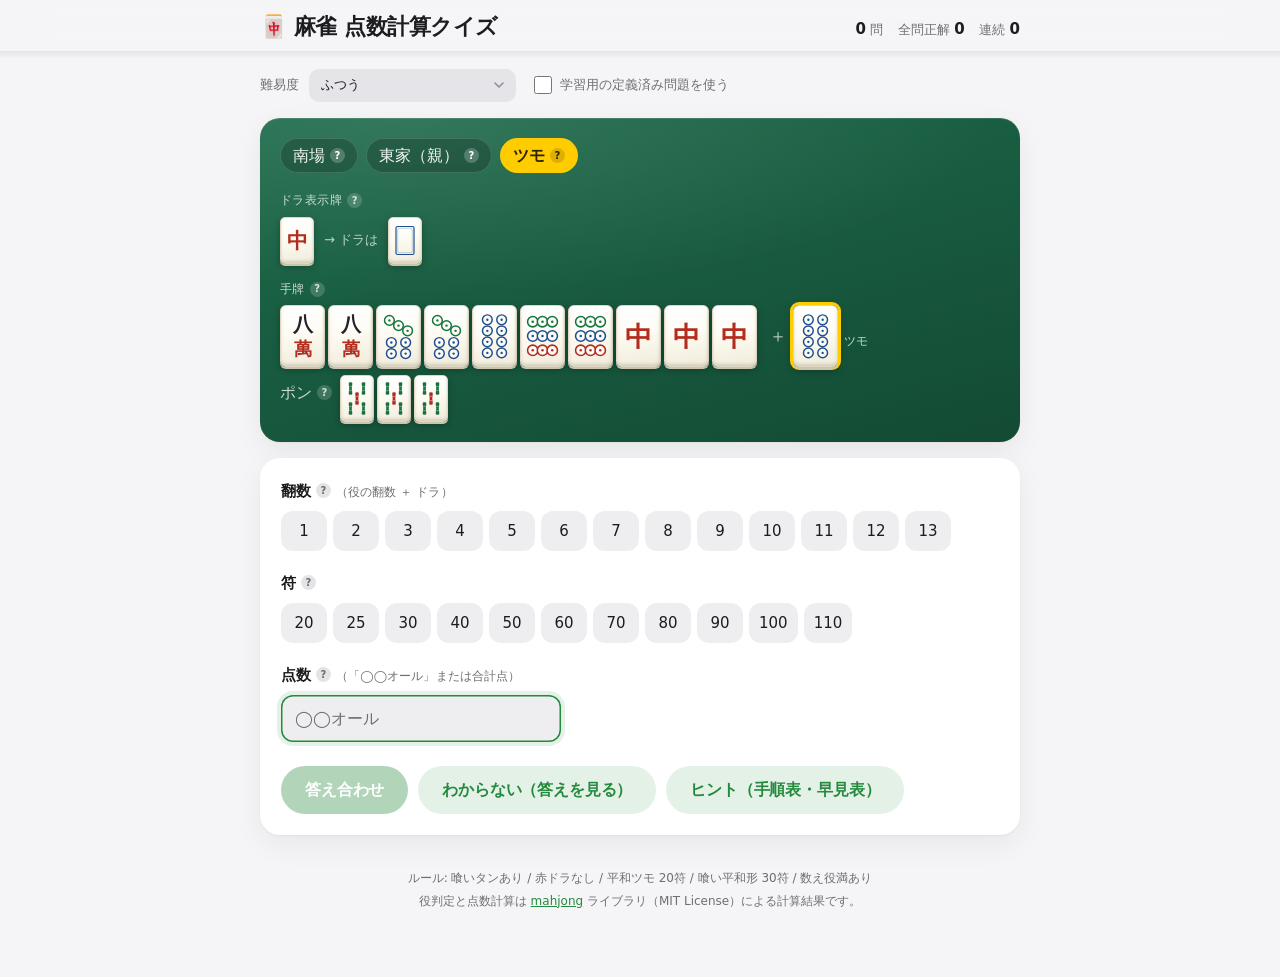
==== commit 1c0b5b8a: "解答中のヒント（符計算の手順表・点数早見表）を追加 - 回答欄に「ヒント」ボタン。符計算の手順8段階と刻子・槓子の符の表、   子/親・ロン/ツモ別の点数早見表（満貫以上の表つき）をタブで切り替え -" ====
--- a/docs/index.html
+++ b/docs/index.html
@@ -4,7 +4,7 @@
 <meta charset="utf-8">
 <meta name="viewport" content="width=device-width, initial-scale=1">
 <title>麻雀 点数計算クイズ</title>
-<link rel="stylesheet" href="style.css">
+<link rel="stylesheet" href="style.css?v=3930d8ca">
 </head>
 <body>
 
@@ -55,8 +55,11 @@
     <div class="actions">
       <button id="submit" class="primary" disabled>答え合わせ</button>
       <button id="giveup" class="ghost">わからない（答えを見る）</button>
+      <button id="hint-open" class="ghost" aria-controls="hint" aria-expanded="false">ヒント（手順表・早見表）</button>
     </div>
   </section>
+
+  <section class="card hint" id="hint" hidden></section>
 
   <section class="card result" id="result" hidden></section>
 
@@ -74,9 +77,9 @@
 
 <!-- 出題・採点の取得方法。静的サイト版では build_static.py が
      この行を api-static.js に差し替える。 -->
-<script src="api-static.js"></script>
-<script src="quiz-core.js"></script>
-<script src="tileface.js"></script>
-<script src="app.js"></script>
+<script src="api-static.js?v=6b6010ad"></script>
+<script src="quiz-core.js?v=293c78fc"></script>
+<script src="tileface.js?v=273529df"></script>
+<script src="app.js?v=ddf81c8c"></script>
 </body>
 </html>
--- a/docs/style.css
+++ b/docs/style.css
@@ -379,9 +379,71 @@
 button.primary:active:not(:disabled),
 button.ghost:active { transform: scale(.97); }
 button.primary:disabled { opacity: .35; cursor: default; }
+button.ghost:disabled { opacity: .35; cursor: default; }
 button.primary.big { padding: 13px 32px; font-size: 1.0625rem; }
 
 .next-wrap { text-align: center; margin: 8px 0 24px; }
+
+/* --- ヒント（符計算の手順表・点数早見表） ----------------------------------- */
+
+.hint-head { display: flex; flex-wrap: wrap; align-items: center; justify-content: space-between; gap: 8px 12px; margin-bottom: 14px; }
+.tabs { display: inline-flex; padding: 3px; border-radius: 12px; background: var(--fill); }
+.tab,
+.segment {
+  font: inherit;
+  font-size: .875rem;
+  font-weight: 600;
+  padding: 6px 14px;
+  border: none;
+  border-radius: 9px;
+  background: transparent;
+  color: var(--text-dim);
+  cursor: pointer;
+  transition: background-color 120ms ease-out, color 120ms ease-out;
+}
+.tab[aria-selected="true"],
+.segment[aria-pressed="true"] { background: var(--surface); color: var(--text); box-shadow: 0 1px 3px rgba(0, 0, 0, .12); }
+.hint-flag { font-size: .75rem; color: var(--text-dim); }
+
+.segments { display: inline-flex; align-items: center; padding: 3px; border-radius: 12px; background: var(--fill); margin-bottom: 10px; }
+.segment { padding: 5px 14px; }
+.segment-gap { width: 1px; align-self: stretch; margin: 4px 6px; background: var(--separator); }
+
+.steps { margin: 0 0 16px; padding-left: 1.4em; font-size: .875rem; line-height: 1.7; }
+.steps li + li { margin-top: 4px; }
+.steps b { margin-right: 8px; }
+.steps li::marker { color: var(--accent); font-weight: 700; }
+
+.hint-note { font-size: .8125rem; color: var(--text-dim); margin: 8px 0; }
+
+.table-scroll { overflow-x: auto; -webkit-overflow-scrolling: touch; }
+.hint-table {
+  width: 100%;
+  border-collapse: collapse;
+  font-size: .8125rem;
+  font-variant-numeric: tabular-nums;
+  border-radius: 12px;
+  overflow: hidden;
+  background: var(--fill);
+}
+.hint-table th,
+.hint-table td { padding: 7px 10px; text-align: center; white-space: nowrap; }
+.hint-table thead th { font-weight: 600; color: var(--text-dim); }
+.hint-table tbody th { text-align: left; font-weight: 600; }
+.hint-table small { display: block; font-size: .6875rem; font-weight: 400; color: var(--text-dim); }
+.hint-table tbody tr { border-top: 1px solid var(--separator); }
+.limit-table tbody tr:first-child { border-top: none; }
+.score-table td.limit { background: var(--accent-tint); font-weight: 600; }
+.score-table td.none { color: var(--text-dim); opacity: .6; }
+.limit-table { margin-top: 10px; }
+.limit-table td { text-align: right; font-weight: 600; }
+
+.hint-used {
+  text-align: center;
+  font-size: .8125rem;
+  color: var(--text-dim);
+  margin: -10px 0 18px;
+}
 
 /* --- 結果 ---------------------------------------------------------------- */
 
@@ -525,7 +587,7 @@
 /* --- 動き・透明度・コントラストの設定に従う ------------------------------ */
 
 @media (prefers-reduced-motion: reduce) {
-  .chip, button.primary, button.ghost, input[type="text"], button.term { transition: none; }
+  .chip, button.primary, button.ghost, input[type="text"], button.term, .tab, .segment { transition: none; }
   button.term:active { transform: none; opacity: .7; }
   .chip:active:not(:disabled),
   button.primary:active:not(:disabled),
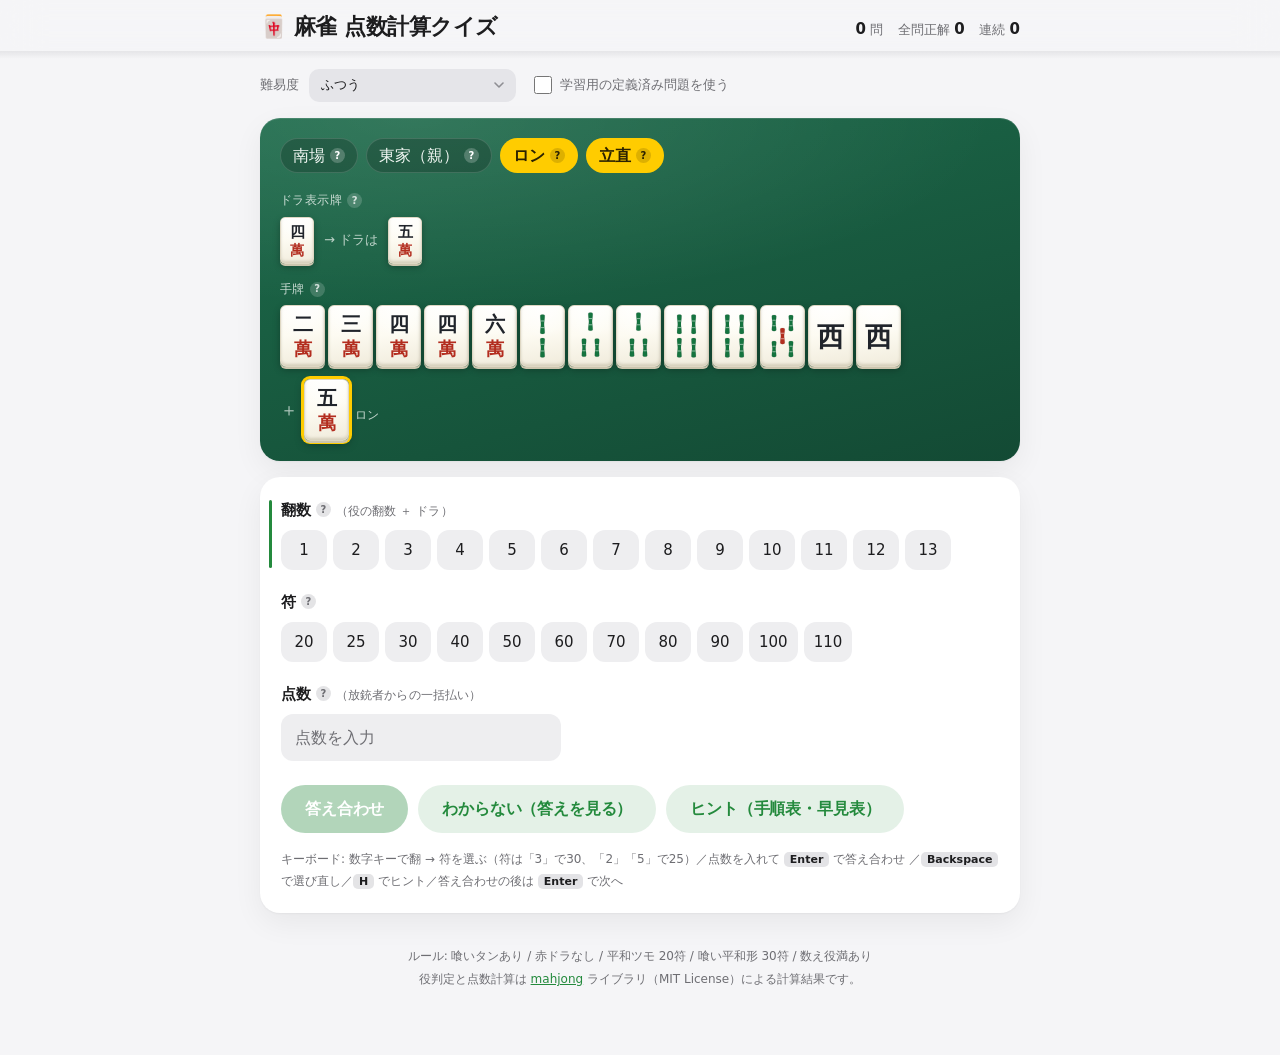
==== commit 6ec217d6: "キーボード操作・スマホ向けの直し・難易度の切り替えを改善 - 数字キーで翻 → 符を選び、点数を入れて Enter で答え合わせ。   Backspace で選び直し、H でヒント、Esc で閉じる、" ====
--- a/docs/index.html
+++ b/docs/index.html
@@ -4,7 +4,7 @@
 <meta charset="utf-8">
 <meta name="viewport" content="width=device-width, initial-scale=1">
 <title>麻雀 点数計算クイズ</title>
-<link rel="stylesheet" href="style.css?v=3930d8ca">
+<link rel="stylesheet" href="style.css?v=ef4372ac">
 </head>
 <body>
 
@@ -28,6 +28,7 @@
   <label class="check">
     <input type="checkbox" id="preset"> 学習用の定義済み問題を使う
   </label>
+  <span class="settings-note" id="settings-note" role="status"></span>
 </div>
 
 <main>
@@ -36,7 +37,7 @@
   </section>
 
   <section class="card answer" id="answer" hidden>
-    <div class="field">
+    <div class="field" id="han-field">
       <div class="field-label" data-help-anchor><button type="button" class="term label-term" data-terms="翻数" aria-expanded="false">翻数<span class="term-mark" aria-hidden="true">?</span></button> <span class="hint">（役の翻数 ＋ ドラ）</span></div>
       <div class="chips" id="han-chips"></div>
     </div>
@@ -46,10 +47,15 @@
       <div class="chips" id="fu-chips"></div>
     </div>
 
-    <div class="field">
+    <div class="field" id="points-field">
       <div class="field-label" data-help-anchor><button type="button" class="term label-term" data-terms="点数" aria-expanded="false">点数<span class="term-mark" aria-hidden="true">?</span></button> <span class="hint" id="points-hint"></span></div>
-      <input type="text" id="points" inputmode="numeric" autocomplete="off"
-             placeholder="例: 3900">
+      <div class="points-row">
+        <input type="text" id="points" inputmode="numeric" autocomplete="off"
+               placeholder="点数を入力">
+        <!-- スマホの数字キーボードには「-」が無いので、ボタンで入れられるようにする -->
+        <button type="button" class="insert" id="insert-dash" data-insert="-">-</button>
+        <button type="button" class="insert" id="insert-all" data-insert="オール">オール</button>
+      </div>
     </div>
 
     <div class="actions">
@@ -57,6 +63,11 @@
       <button id="giveup" class="ghost">わからない（答えを見る）</button>
       <button id="hint-open" class="ghost" aria-controls="hint" aria-expanded="false">ヒント（手順表・早見表）</button>
     </div>
+
+    <p class="kbd-help">
+      キーボード: 数字キーで翻 → 符を選ぶ（符は「3」で30、「2」「5」で25）／点数を入れて <kbd>Enter</kbd> で答え合わせ
+      ／<kbd>Backspace</kbd> で選び直し／<kbd>H</kbd> でヒント／答え合わせの後は <kbd>Enter</kbd> で次へ
+    </p>
   </section>
 
   <section class="card hint" id="hint" hidden></section>
@@ -80,6 +91,6 @@
 <script src="api-static.js?v=6b6010ad"></script>
 <script src="quiz-core.js?v=293c78fc"></script>
 <script src="tileface.js?v=273529df"></script>
-<script src="app.js?v=ddf81c8c"></script>
+<script src="app.js?v=6f94367f"></script>
 </body>
 </html>
--- a/docs/style.css
+++ b/docs/style.css
@@ -151,6 +151,8 @@
 }
 .settings .check { display: flex; align-items: center; gap: 8px; cursor: pointer; }
 .settings input[type="checkbox"] { accent-color: var(--accent); width: 18px; height: 18px; margin: 0; }
+.settings-note { color: var(--accent); font-weight: 600; }
+.settings-note:empty { display: none; }
 
 /* --- カード -------------------------------------------------------------- */
 
@@ -308,6 +310,22 @@
 /* --- 回答フォーム -------------------------------------------------------- */
 
 .field { margin-bottom: 20px; }
+
+/* キーボードで数字を打つと入る欄（PC のみ印を出す） */
+@media (hover: hover) and (pointer: fine) {
+  .field { position: relative; }
+  .field.active::before {
+    content: "";
+    position: absolute;
+    left: -12px;
+    top: 2px;
+    bottom: 2px;
+    width: 3px;
+    border-radius: 2px;
+    background: var(--accent);
+  }
+}
+.chip.candidate { box-shadow: inset 0 0 0 2px var(--accent); }
 .field-label {
   font-size: .9375rem;
   font-weight: 600;
@@ -357,6 +375,40 @@
   transition: box-shadow 120ms ease-out;
 }
 input[type="text"]::placeholder { color: var(--text-dim); }
+
+.points-row { display: flex; align-items: center; gap: 8px; }
+.points-row input[type="text"] { flex: 1 1 auto; }
+button.insert {
+  font: inherit;
+  font-size: .9375rem;
+  font-weight: 600;
+  min-width: 44px;
+  min-height: 44px;
+  padding: 0 12px;
+  border: none;
+  border-radius: 12px;
+  background: var(--fill);
+  color: var(--text);
+  cursor: pointer;
+  flex: none;
+}
+button.insert:active:not(:disabled) { transform: scale(.94); }
+button.insert:disabled { opacity: .45; cursor: default; }
+button.insert[hidden] { display: none; }
+
+.kbd-help { display: none; margin: 16px 0 0; font-size: .75rem; color: var(--text-dim); line-height: 1.8; }
+@media (hover: hover) and (pointer: fine) {
+  .kbd-help { display: block; }
+}
+kbd {
+  font: inherit;
+  font-size: .6875rem;
+  font-weight: 600;
+  padding: 1px 6px;
+  border-radius: 5px;
+  background: var(--fill-strong);
+  color: var(--text);
+}
 input[type="text"]:focus { outline: none; box-shadow: 0 0 0 4px var(--accent-tint), 0 0 0 1.5px var(--accent) inset; }
 
 .actions { display: flex; flex-wrap: wrap; gap: 10px; margin-top: 24px; }
@@ -579,6 +631,18 @@
 @media (max-width: 520px) {
   .tile { width: 34px; height: 47px; }
   .tile.small { width: 26px; height: 36px; }
+  /* 手牌 14 枚を 1 行に収める。牌の幅は画面幅から決め、隙間と「＋」を詰める */
+  .hand { flex-wrap: nowrap; gap: 5px; }
+  .hand .tiles { flex-wrap: nowrap; gap: 1px; }
+  .hand .tile {
+    width: min(34px, calc((100vw - 100px) / 14));
+    height: auto;
+    aspect-ratio: 45 / 62;
+    padding: 1px;
+    border-radius: 3px;
+  }
+  .win-group::before { display: none; }
+  .win-group .meld-label { display: none; }
   .tile.mini { width: 22px; height: 30px; }
   .topbar h1 { font-size: 1.25rem; }
   .card { padding: 16px; border-radius: 18px; }
@@ -588,6 +652,7 @@
 
 @media (prefers-reduced-motion: reduce) {
   .chip, button.primary, button.ghost, input[type="text"], button.term, .tab, .segment { transition: none; }
+  button.insert:active:not(:disabled) { transform: none; opacity: .7; }
   button.term:active { transform: none; opacity: .7; }
   .chip:active:not(:disabled),
   button.primary:active:not(:disabled),
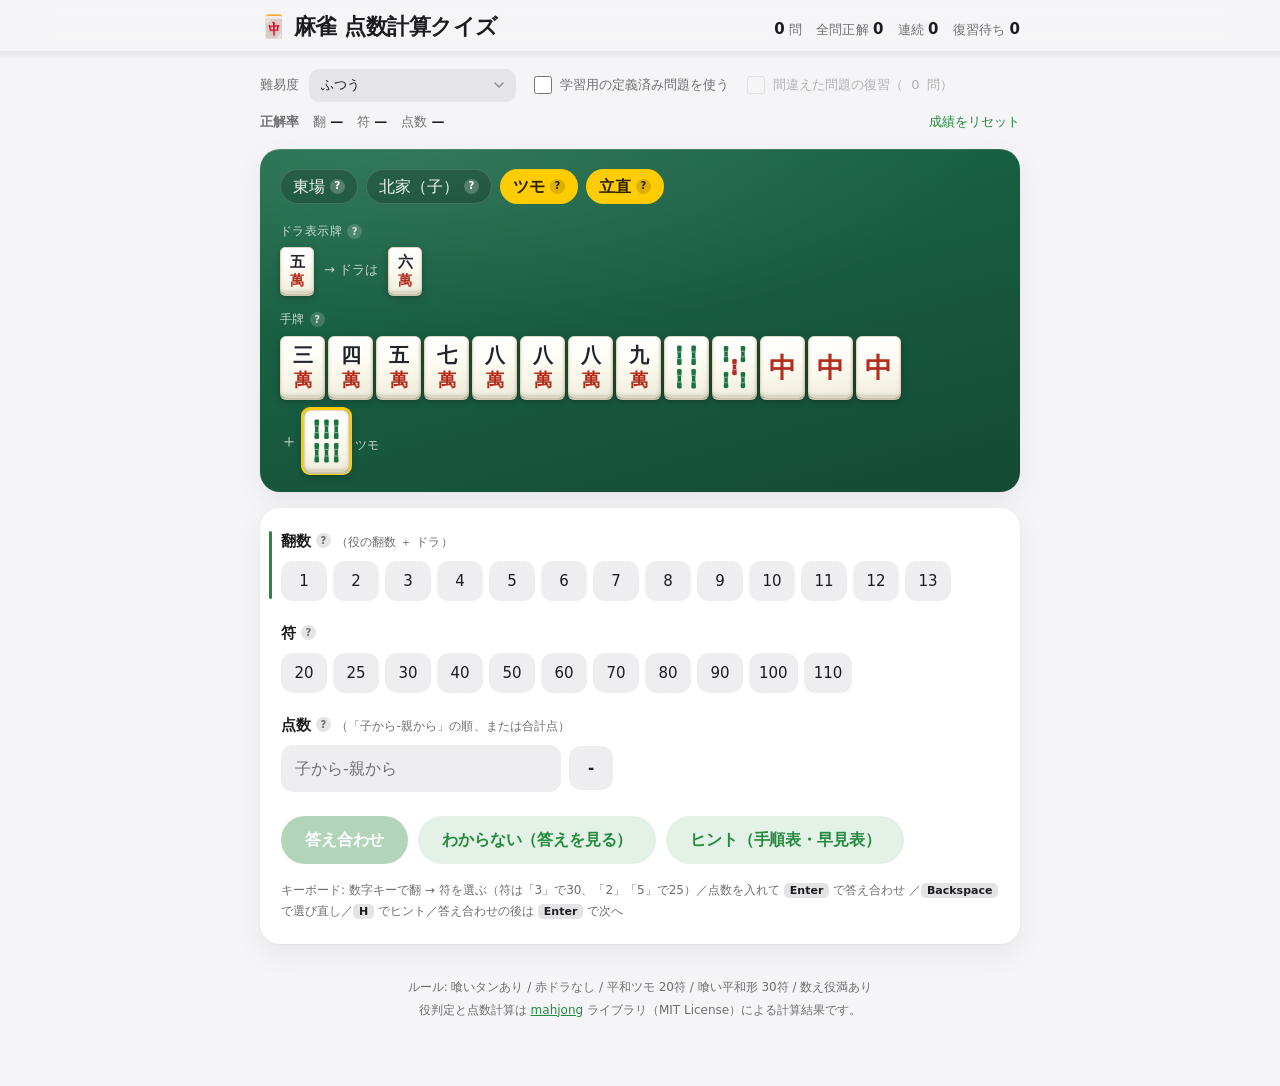
==== commit f1845cc7: "成績の保存と間違えた問題の復習モードを追加 - 成績（解いた数・全問正解・連続・翻/符/点数ごとの正解率）をブラウザに保存   （progress.js。localStorage が使えない環境でも空" ====
--- a/docs/index.html
+++ b/docs/index.html
@@ -4,7 +4,7 @@
 <meta charset="utf-8">
 <meta name="viewport" content="width=device-width, initial-scale=1">
 <title>麻雀 点数計算クイズ</title>
-<link rel="stylesheet" href="style.css?v=ef4372ac">
+<link rel="stylesheet" href="style.css?v=12bdc975">
 </head>
 <body>
 
@@ -14,6 +14,7 @@
     <span><b id="stat-total">0</b> 問</span>
     <span>全問正解 <b id="stat-perfect">0</b></span>
     <span>連続 <b id="stat-streak">0</b></span>
+    <span>復習待ち <b id="stat-review">0</b></span>
   </div>
 </header>
 
@@ -28,7 +29,18 @@
   <label class="check">
     <input type="checkbox" id="preset"> 学習用の定義済み問題を使う
   </label>
+  <label class="check" id="review-option">
+    <input type="checkbox" id="review"> 間違えた問題の復習（<span id="review-count">0</span>問）
+  </label>
   <span class="settings-note" id="settings-note" role="status"></span>
+</div>
+
+<div class="rates" id="rates">
+  <span class="rates-title" title="ヒントを使った問題は正解率に含めません">正解率</span>
+  <span>翻 <b id="rate-han">—</b></span>
+  <span>符 <b id="rate-fu">—</b></span>
+  <span>点数 <b id="rate-points">—</b></span>
+  <button type="button" class="link" id="reset-progress">成績をリセット</button>
 </div>
 
 <main>
@@ -88,9 +100,10 @@
 
 <!-- 出題・採点の取得方法。静的サイト版では build_static.py が
      この行を api-static.js に差し替える。 -->
-<script src="api-static.js?v=6b6010ad"></script>
+<script src="api-static.js?v=613aec7b"></script>
 <script src="quiz-core.js?v=293c78fc"></script>
+<script src="progress.js?v=1acaf357"></script>
 <script src="tileface.js?v=273529df"></script>
-<script src="app.js?v=6f94367f"></script>
+<script src="app.js?v=0d95774f"></script>
 </body>
 </html>
--- a/docs/style.css
+++ b/docs/style.css
@@ -152,6 +152,33 @@
 .settings .check { display: flex; align-items: center; gap: 8px; cursor: pointer; }
 .settings input[type="checkbox"] { accent-color: var(--accent); width: 18px; height: 18px; margin: 0; }
 .settings-note { color: var(--accent); font-weight: 600; }
+.settings .check:has(input:disabled) { opacity: .5; cursor: default; }
+
+/* 項目別の正解率。どこでつまずいているかを見る */
+.rates {
+  max-width: 760px;
+  margin: -6px auto 16px;
+  display: flex;
+  flex-wrap: wrap;
+  align-items: baseline;
+  gap: 4px 14px;
+  font-size: .8125rem;
+  color: var(--text-dim);
+}
+.rates b { color: var(--text); font-weight: 600; font-variant-numeric: tabular-nums; }
+.rates-title { font-weight: 600; cursor: help; }
+button.link {
+  font: inherit;
+  margin-left: auto;
+  padding: 0;
+  border: none;
+  background: none;
+  color: var(--accent);
+  cursor: pointer;
+}
+@media (hover: hover) {
+  button.link:hover { text-decoration: underline; }
+}
 .settings-note:empty { display: none; }
 
 /* --- カード -------------------------------------------------------------- */
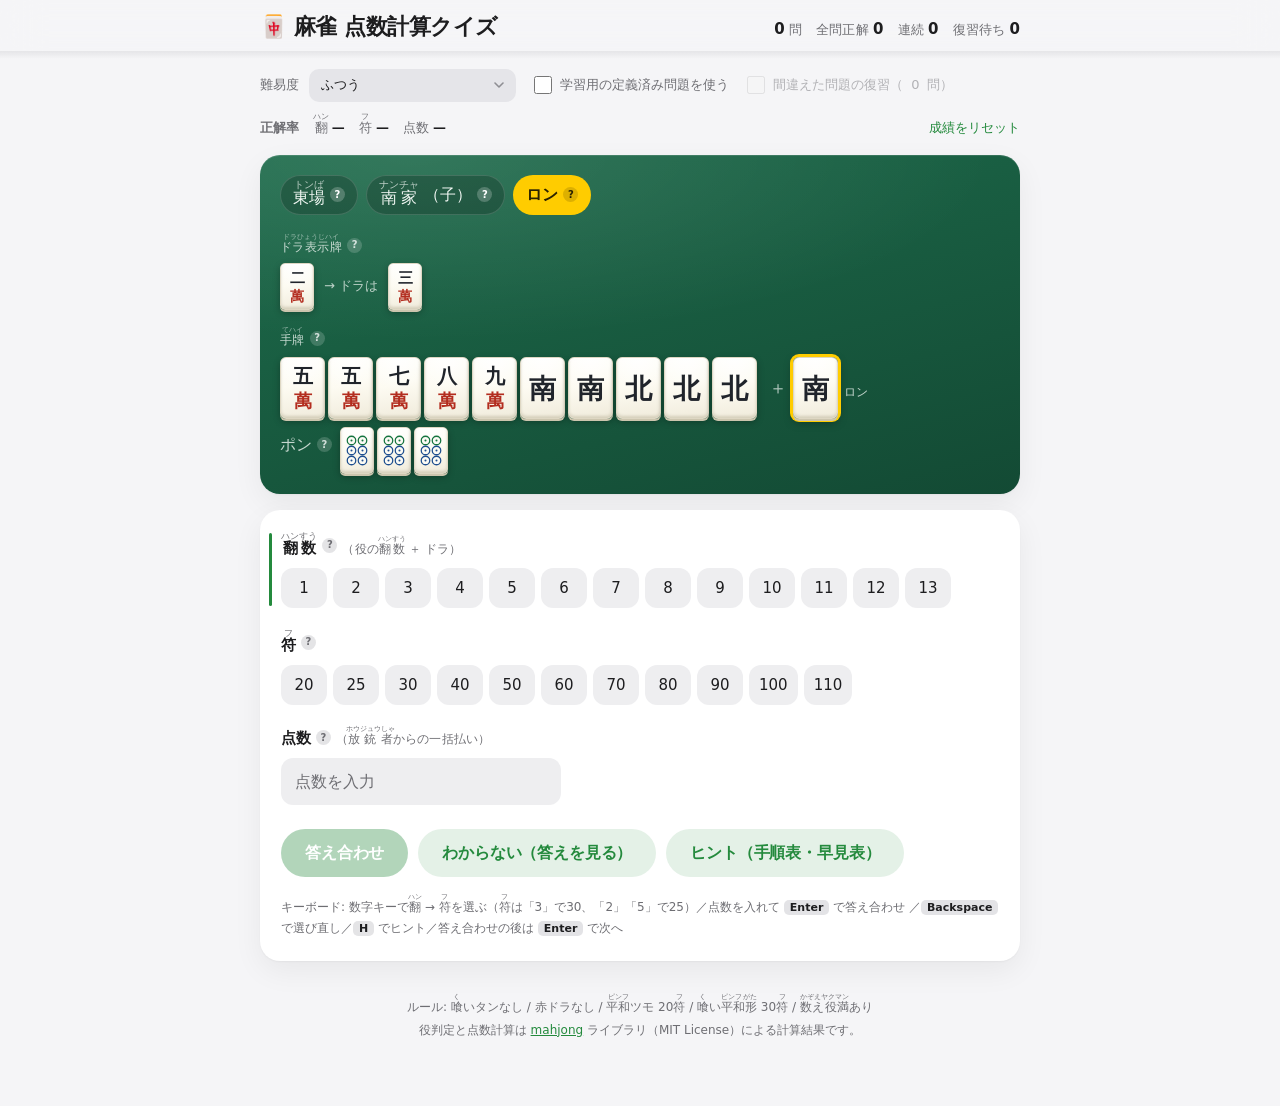
==== commit 79799dc9: "喰いタンなしに変更し、答え合わせ後の早見表とふりがなを追加 - ルールを喰いタンなしに変更（鳴いた手の断幺九は役にならない）。問題を作り直し、   鳴いたタンヤオのみの手が和了りにならないことをテスト" ====
--- a/docs/index.html
+++ b/docs/index.html
@@ -4,7 +4,7 @@
 <meta charset="utf-8">
 <meta name="viewport" content="width=device-width, initial-scale=1">
 <title>麻雀 点数計算クイズ</title>
-<link rel="stylesheet" href="style.css?v=12bdc975">
+<link rel="stylesheet" href="style.css?v=c3e89d18">
 </head>
 <body>
 
@@ -35,7 +35,7 @@
   <span class="settings-note" id="settings-note" role="status"></span>
 </div>
 
-<div class="rates" id="rates">
+<div class="rates" id="rates" data-ruby>
   <span class="rates-title" title="ヒントを使った問題は正解率に含めません">正解率</span>
   <span>翻 <b id="rate-han">—</b></span>
   <span>符 <b id="rate-fu">—</b></span>
@@ -43,7 +43,7 @@
   <button type="button" class="link" id="reset-progress">成績をリセット</button>
 </div>
 
-<main>
+<main data-ruby>
   <section class="card board" id="board">
     <div class="loading">読み込み中…</div>
   </section>
@@ -91,8 +91,8 @@
   </div>
 </main>
 
-<footer>
-  ルール: 喰いタンあり / 赤ドラなし / 平和ツモ 20符 / 喰い平和形 30符 / 数え役満あり<br>
+<footer data-ruby>
+  ルール: 喰いタンなし / 赤ドラなし / 平和ツモ 20符 / 喰い平和形 30符 / 数え役満あり<br>
   役判定と点数計算は
   <a href="https://github.com/MahjongRepository/mahjong" target="_blank" rel="noopener noreferrer">mahjong</a>
   ライブラリ（MIT License）による計算結果です。
@@ -100,10 +100,10 @@
 
 <!-- 出題・採点の取得方法。静的サイト版では build_static.py が
      この行を api-static.js に差し替える。 -->
-<script src="api-static.js?v=613aec7b"></script>
+<script src="api-static.js?v=56be041b"></script>
 <script src="quiz-core.js?v=293c78fc"></script>
 <script src="progress.js?v=1acaf357"></script>
 <script src="tileface.js?v=273529df"></script>
-<script src="app.js?v=0d95774f"></script>
+<script src="app.js?v=46c61dac"></script>
 </body>
 </html>
--- a/docs/style.css
+++ b/docs/style.css
@@ -286,6 +286,16 @@
   line-height: 1.7;
 }
 .term-help p { margin: 0; }
+/* ふりがなが入っても行が詰まらないよう、説明文は行間を広めにとる */
+.term-help,
+.explain-desc,
+.steps,
+.hint-note,
+.hint-answer,
+.note,
+.kbd-help { line-height: 2.1; }
+.board rt { color: rgba(241, 247, 243, .75); }
+.badge.strong rt { color: rgba(43, 34, 0, .7); }
 .term-help p + p { margin-top: 6px; }
 .term-help b { margin-right: 8px; }
 .board .term-help { background: rgba(0, 0, 0, .28); color: #f1f7f3; }
@@ -514,6 +524,12 @@
 .limit-table tbody tr:first-child { border-top: none; }
 .score-table td.limit { background: var(--accent-tint); font-weight: 600; }
 .score-table td.none { color: var(--text-dim); opacity: .6; }
+.score-table td.answer,
+.limit-table tr.answer th,
+.limit-table tr.answer td { background: var(--gold); color: #2b2200; font-weight: 700; }
+.limit-table tr.answer small { color: rgba(43, 34, 0, .7); }
+.hint-answer { font-size: .8125rem; font-weight: 600; margin: 4px 0 10px; }
+button.ghost.small { font-size: .8125rem; padding: 6px 16px; min-height: 34px; margin-top: 12px; }
 .limit-table { margin-top: 10px; }
 .limit-table td { text-align: right; font-weight: 600; }
 
